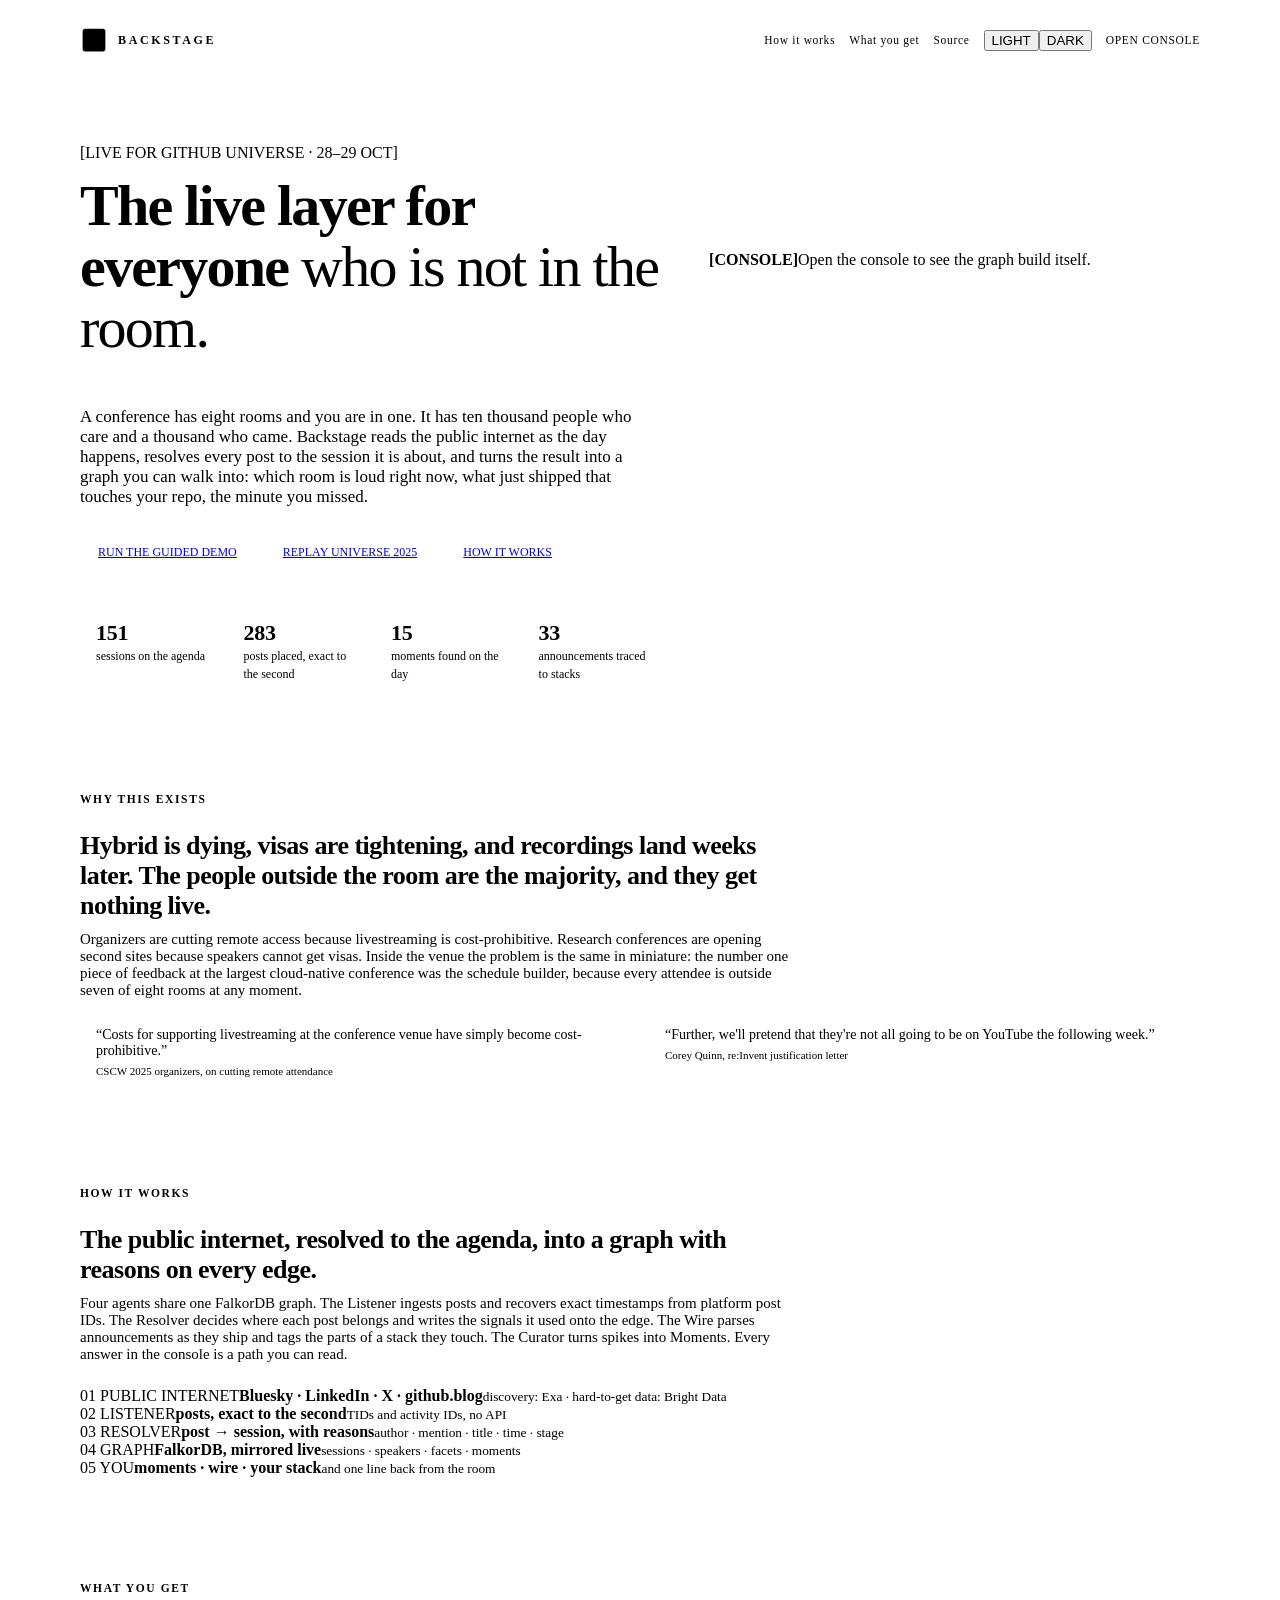
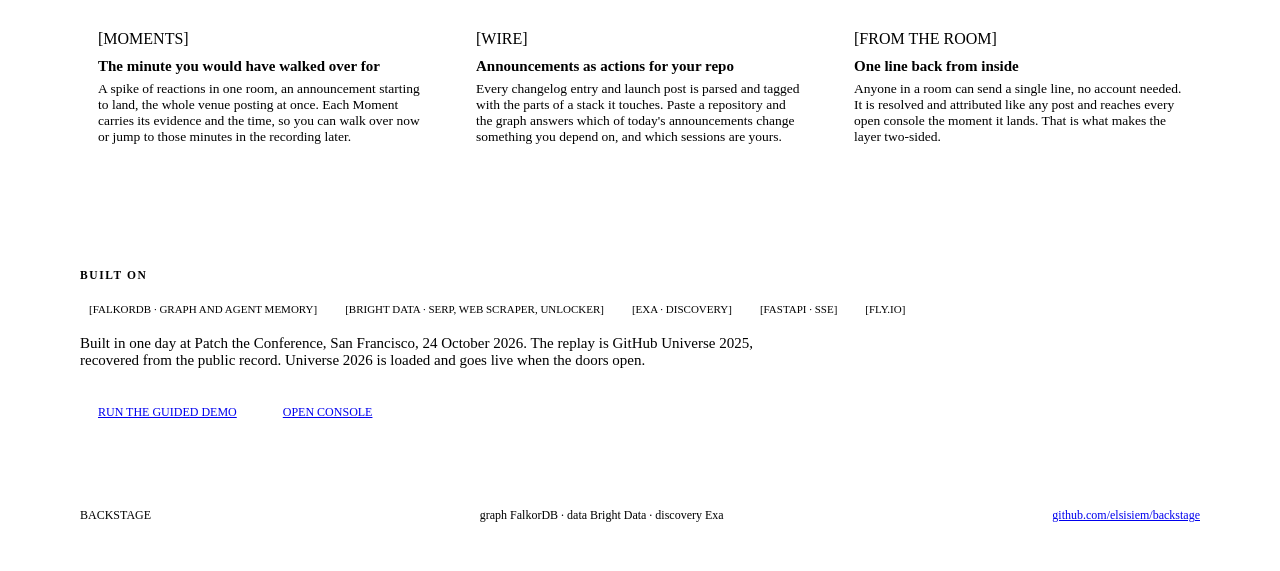
==== app/static/landing.html @ 6f920575 "feat(ui): landing page with the console behind it Co-Authored-By: Claude Fable 5.1 <noreply@anthropi" ====
<!doctype html>
<html lang="en">
<head>
<meta charset="utf-8">
<meta name="viewport" content="width=device-width, initial-scale=1">
<title>Backstage</title>
<meta name="description" content="Backstage is the live layer for everyone who is not in the room: the public internet resolved to a conference agenda as it happens, into a graph you can question.">
<link rel="preconnect" href="https://fonts.googleapis.com">
<link href="https://fonts.googleapis.com/css2?family=Inter:wght@400;500;600;700&family=JetBrains+Mono:wght@400;500;600;700&display=swap" rel="stylesheet">
<link rel="stylesheet" href="/static/styles.css">
<link rel="icon" type="image/svg+xml" href="/static/logo.svg">
<script>try{var t=localStorage.getItem('bs-theme');if(t)document.documentElement.setAttribute('data-theme',t);}catch(e){}</script>
<style>
  .lp{max-width:1120px;margin:0 auto;padding:0 24px}
  .lp-head{display:flex;align-items:center;justify-content:space-between;height:64px;border-bottom:1px solid var(--line)}
  .lp-brand{display:flex;align-items:center;gap:10px;font-family:var(--mono);font-weight:700;letter-spacing:.22em;font-size:12px}
  .lp-brand .logo{width:28px;height:28px;color:var(--ink)}
  .lp-nav{display:flex;align-items:center;gap:14px;font-family:var(--mono);font-size:11.5px;letter-spacing:.06em}
  .lp-nav a{text-decoration:none;color:var(--muted)} .lp-nav a:hover{color:var(--ink)}
  .hero{padding:72px 0 40px;display:grid;grid-template-columns:1.2fr 1fr;gap:40px;align-items:center}
  .hero h1{font-size:clamp(34px,4.6vw,58px);font-weight:700;letter-spacing:-.03em;line-height:1.05;font-family:var(--sans)}
  .hero h1 em{font-style:normal;color:var(--muted);font-weight:500}
  .hero p.lede{font-size:17px;color:var(--ink-2);max-width:560px;margin:18px 0 26px}
  .cta{display:flex;gap:10px;flex-wrap:wrap}
  .cta .btn{padding:12px 18px;font-size:12px}
  .proof{display:grid;grid-template-columns:repeat(4,1fr);gap:1px;background:var(--line);border:1px solid var(--line);border-radius:6px;overflow:hidden;margin-top:34px}
  .proof div{background:var(--surface);padding:14px 16px}
  .proof b{display:block;font-family:var(--mono);font-size:22px;font-weight:600;letter-spacing:-.01em}
  .proof span{font-size:12px;color:var(--muted)}
  .shot{border:1px solid var(--line);border-radius:6px;background:var(--surface);overflow:hidden;aspect-ratio:16/11;position:relative}
  .shot img{width:100%;height:100%;object-fit:cover;object-position:left top;display:block}
  .shot .cap{position:absolute;left:10px;bottom:10px}
  .sect{padding:48px 0;border-top:1px solid var(--line)}
  .sect h2{font-size:11.5px;letter-spacing:.14em;text-transform:uppercase;color:var(--muted);font-weight:600;margin-bottom:18px}
  .sect h3.big{font-family:var(--sans);font-size:26px;font-weight:700;letter-spacing:-.02em;max-width:720px;margin-bottom:10px}
  .sect p.sub{color:var(--ink-2);max-width:720px;margin:0 0 24px;font-size:15px}
  .three{display:grid;grid-template-columns:repeat(3,1fr);gap:14px}
  .three .card{padding:18px}
  .three h4{font-family:var(--sans);font-size:15px;font-weight:600;margin:10px 0 6px}
  .three p{margin:0;color:var(--ink-2);font-size:13.5px}
  .flow{margin-top:8px}
  .quote{border-left:3px solid var(--accent);padding:4px 16px;margin:0;color:var(--ink-2);font-size:14px;max-width:760px}
  .quote cite{display:block;font-family:var(--mono);font-size:11px;color:var(--muted);margin-top:6px;font-style:normal}
  .quotes{display:grid;grid-template-columns:1fr 1fr;gap:18px}
  .stack{display:flex;gap:10px;flex-wrap:wrap}
  .stack .tag{font-size:11px;padding:4px 9px}
  .lp-foot{padding:28px 0 40px;border-top:1px solid var(--line);display:flex;justify-content:space-between;gap:12px;flex-wrap:wrap;color:var(--faint);font-size:12px;font-family:var(--mono)}
  @media (max-width:900px){.hero{grid-template-columns:1fr;padding-top:40px}.proof{grid-template-columns:1fr 1fr}.three,.quotes{grid-template-columns:1fr}}
</style>
</head>
<body>
<div class="lp">
  <header class="lp-head">
    <a class="lp-brand" href="/" style="text-decoration:none;color:inherit"><svg class="logo" viewBox="0 0 32 32" aria-hidden="true"><rect x="3" y="3" width="26" height="26" rx="3" fill="currentColor"/><path d="M8 20h16" stroke="var(--canvas)" stroke-width="2"/><path d="M11 20v5M21 20v5" stroke="var(--canvas)" stroke-width="2"/><circle cx="16" cy="12" r="3.2" fill="var(--accent)"/></svg>BACKSTAGE</a>
    <nav class="lp-nav">
      <a href="#how">How it works</a><a href="#what">What you get</a><a href="https://github.com/elsisiem/backstage" target="_blank" rel="noopener">Source</a>
      <div class="seg" id="theme-seg"><button data-theme="light">LIGHT</button><button data-theme="dark">DARK</button></div>
      <a class="btn primary" href="/console">OPEN CONSOLE</a>
    </nav>
  </header>

  <section class="hero">
    <div>
      <span class="tag accent">[LIVE FOR GITHUB UNIVERSE · 28–29 OCT]</span>
      <h1 style="margin-top:14px">The live layer for everyone <em>who is not in the room.</em></h1>
      <p class="lede">A conference has eight rooms and you are in one. It has ten thousand people who care and a thousand who came. Backstage reads the public internet as the day happens, resolves every post to the session it is about, and turns the result into a graph you can walk into: which room is loud right now, what just shipped that touches your repo, the minute you missed.</p>
      <div class="cta">
        <a class="btn primary" href="/console?tour=1">RUN THE GUIDED DEMO</a>
        <a class="btn" href="/console?play=keynote&speed=120">REPLAY UNIVERSE 2025</a>
        <a class="btn" href="#how">HOW IT WORKS</a>
      </div>
      <div class="proof">
        <div><b id="p-sessions">151</b><span>sessions on the agenda</span></div>
        <div><b id="p-posts">283</b><span>posts placed, exact to the second</span></div>
        <div><b id="p-moments">15</b><span>moments found on the day</span></div>
        <div><b id="p-anns">33</b><span>announcements traced to stacks</span></div>
      </div>
    </div>
    <div class="shot"><img src="/static/docs/console.png" alt="The Backstage console mid-replay: rooms on the left, the graph in the middle, the agent log on the right" onerror="this.parentElement.innerHTML='<div class=&quot;graph-empty&quot;><b>[CONSOLE]</b><span>Open the console to see the graph build itself.</span></div>'"><span class="cap tag">[CONSOLE · DAY 1 · 14:59]</span></div>
  </section>

  <section class="sect" id="why">
    <h2>Why this exists</h2>
    <h3 class="big">Hybrid is dying, visas are tightening, and recordings land weeks later. The people outside the room are the majority, and they get nothing live.</h3>
    <p class="sub">Organizers are cutting remote access because livestreaming is cost-prohibitive. Research conferences are opening second sites because speakers cannot get visas. Inside the venue the problem is the same in miniature: the number one piece of feedback at the largest cloud-native conference was the schedule builder, because every attendee is outside seven of eight rooms at any moment.</p>
    <div class="quotes">
      <blockquote class="quote">“Costs for supporting livestreaming at the conference venue have simply become cost-prohibitive.”<cite>CSCW 2025 organizers, on cutting remote attendance</cite></blockquote>
      <blockquote class="quote">“Further, we'll pretend that they're not all going to be on YouTube the following week.”<cite>Corey Quinn, re:Invent justification letter</cite></blockquote>
    </div>
  </section>

  <section class="sect" id="how">
    <h2>How it works</h2>
    <h3 class="big">The public internet, resolved to the agenda, into a graph with reasons on every edge.</h3>
    <p class="sub">Four agents share one FalkorDB graph. The Listener ingests posts and recovers exact timestamps from platform post IDs. The Resolver decides where each post belongs and writes the signals it used onto the edge. The Wire parses announcements as they ship and tags the parts of a stack they touch. The Curator turns spikes into Moments. Every answer in the console is a path you can read.</p>
    <div class="flow" aria-label="data flow">
      <div class="stage"><span class="lbl">01 PUBLIC INTERNET</span><b>Bluesky · LinkedIn · X · github.blog</b><small>discovery: Exa · hard-to-get data: Bright Data</small></div>
      <i class="arrow" aria-hidden="true"></i>
      <div class="stage"><span class="lbl">02 LISTENER</span><b>posts, exact to the second</b><small>TIDs and activity IDs, no API</small></div>
      <i class="arrow" aria-hidden="true"></i>
      <div class="stage"><span class="lbl">03 RESOLVER</span><b>post → session, with reasons</b><small>author · mention · title · time · stage</small></div>
      <i class="arrow" aria-hidden="true"></i>
      <div class="stage"><span class="lbl">04 GRAPH</span><b>FalkorDB, mirrored live</b><small>sessions · speakers · facets · moments</small></div>
      <i class="arrow" aria-hidden="true"></i>
      <div class="stage you"><span class="lbl">05 YOU</span><b>moments · wire · your stack</b><small>and one line back from the room</small></div>
    </div>
  </section>

  <section class="sect" id="what">
    <h2>What you get</h2>
    <div class="three">
      <div class="card"><span class="tag accent">[MOMENTS]</span><h4>The minute you would have walked over for</h4><p>A spike of reactions in one room, an announcement starting to land, the whole venue posting at once. Each Moment carries its evidence and the time, so you can walk over now or jump to those minutes in the recording later.</p></div>
      <div class="card"><span class="tag">[WIRE]</span><h4>Announcements as actions for your repo</h4><p>Every changelog entry and launch post is parsed and tagged with the parts of a stack it touches. Paste a repository and the graph answers which of today's announcements change something you depend on, and which sessions are yours.</p></div>
      <div class="card"><span class="tag">[FROM THE ROOM]</span><h4>One line back from inside</h4><p>Anyone in a room can send a single line, no account needed. It is resolved and attributed like any post and reaches every open console the moment it lands. That is what makes the layer two-sided.</p></div>
    </div>
  </section>

  <section class="sect">
    <h2>Built on</h2>
    <div class="stack"><span class="tag">[FALKORDB · GRAPH AND AGENT MEMORY]</span><span class="tag">[BRIGHT DATA · SERP, WEB SCRAPER, UNLOCKER]</span><span class="tag">[EXA · DISCOVERY]</span><span class="tag">[FASTAPI · SSE]</span><span class="tag">[FLY.IO]</span></div>
    <p class="sub" style="margin-top:16px">Built in one day at Patch the Conference, San Francisco, 24 October 2026. The replay is GitHub Universe 2025, recovered from the public record. Universe 2026 is loaded and goes live when the doors open.</p>
    <div class="cta"><a class="btn primary" href="/console?tour=1">RUN THE GUIDED DEMO</a><a class="btn" href="/console">OPEN CONSOLE</a></div>
  </section>

  <footer class="lp-foot"><span>BACKSTAGE</span><span>graph FalkorDB · data Bright Data · discovery Exa</span><a href="https://github.com/elsisiem/backstage" target="_blank" rel="noopener">github.com/elsisiem/backstage</a></footer>
</div>
<script>
  (function(){
    var seg=document.getElementById('theme-seg');var cur=document.documentElement.getAttribute('data-theme')||'light';
    function paint(){[].forEach.call(seg.querySelectorAll('button'),function(b){b.classList.toggle('on',b.dataset.theme===cur)})}
    seg.addEventListener('click',function(e){var b=e.target.closest('button');if(!b)return;cur=b.dataset.theme;document.documentElement.setAttribute('data-theme',cur);try{localStorage.setItem('bs-theme',cur)}catch(x){}paint()});paint();
    fetch('/api/conferences').then(function(r){return r.json()}).then(function(cs){var c=cs.filter(function(x){return x.built&&x.counts&&x.counts.posts})[0];if(!c)return;document.getElementById('p-posts').textContent=c.counts.posts;document.getElementById('p-moments').textContent=c.counts.moments;document.getElementById('p-anns').textContent=c.counts.announcements}).catch(function(){});
  })();
</script>
</body>
</html>
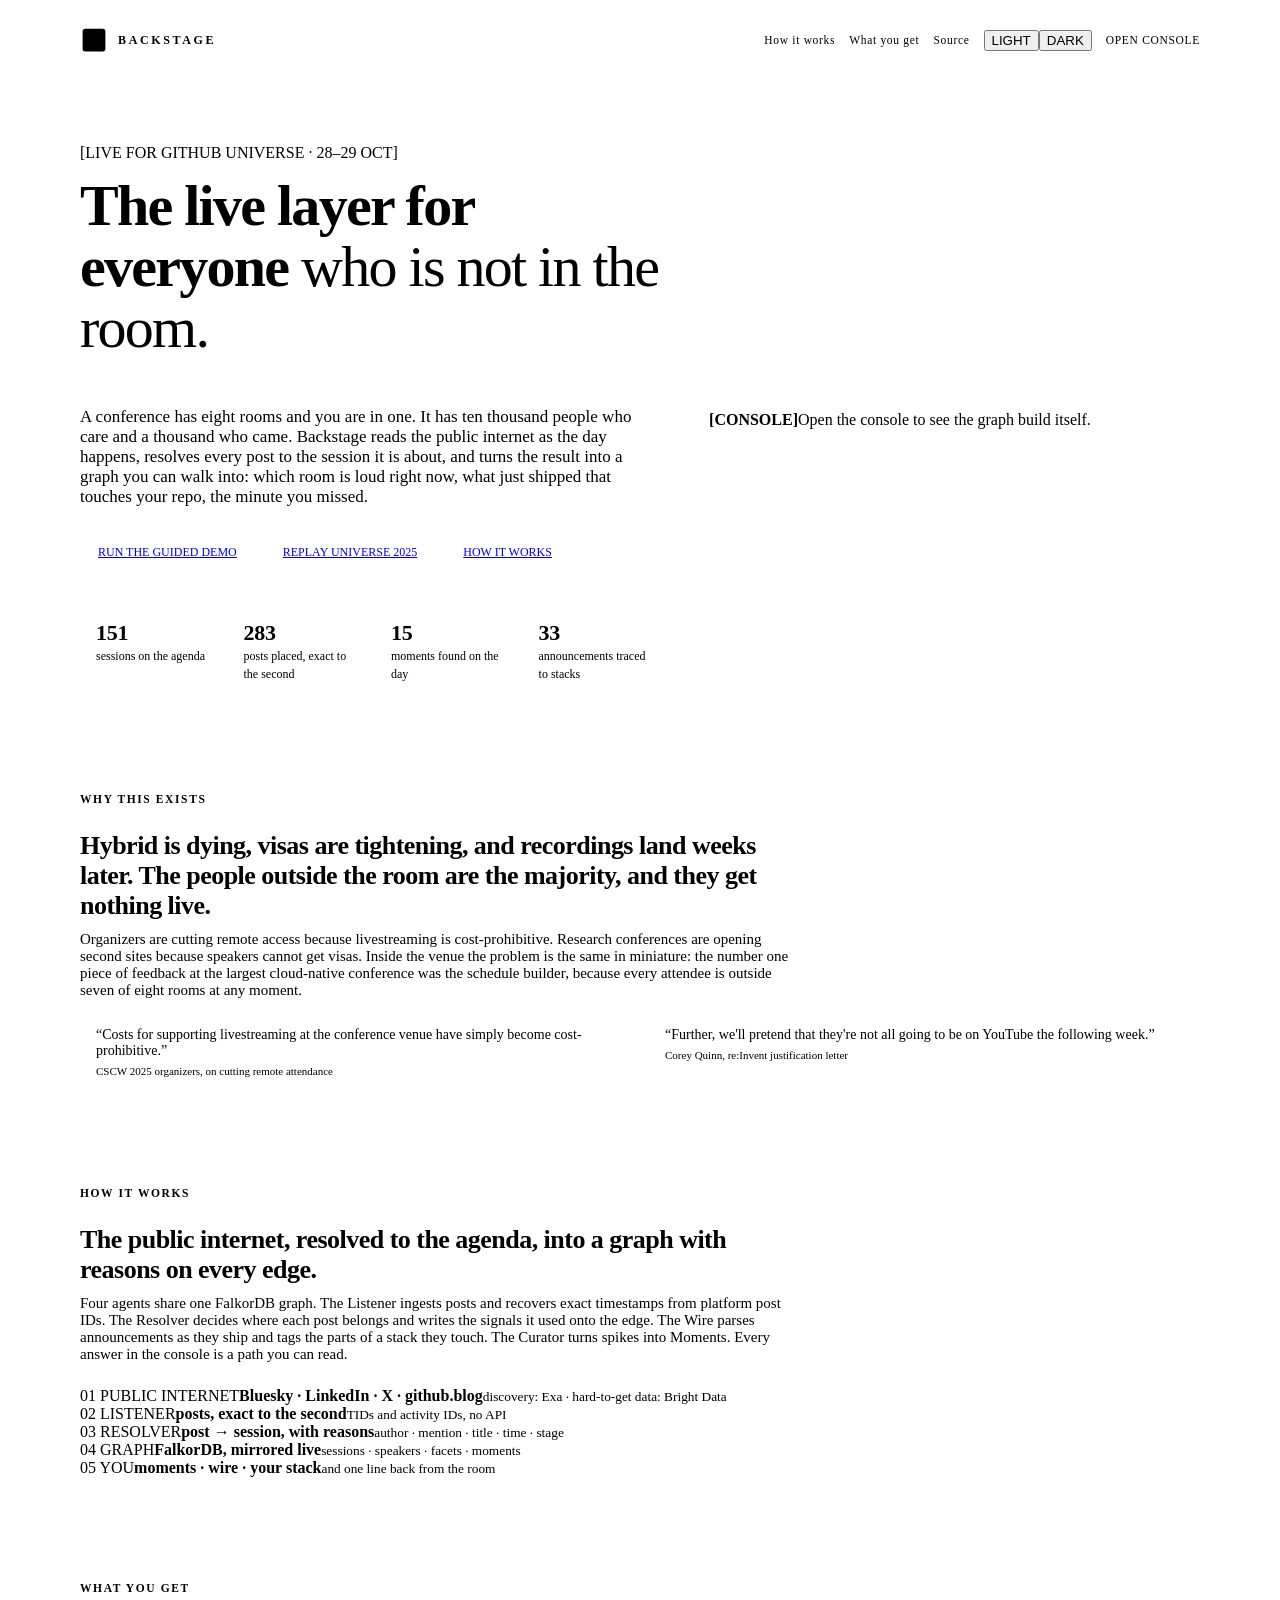
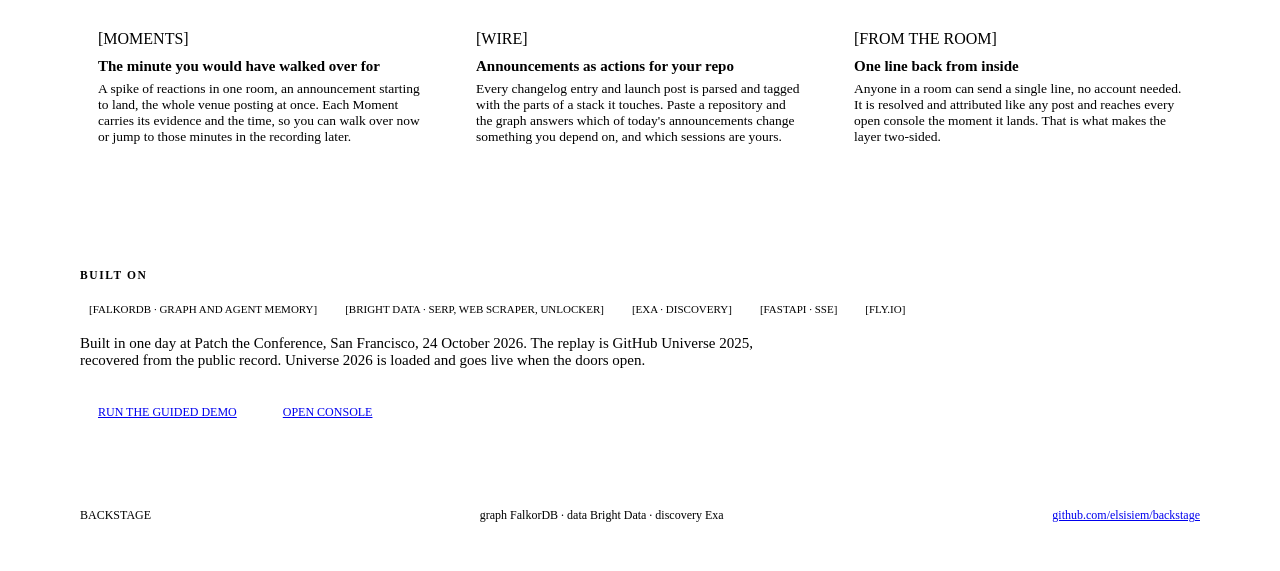
==== commit c34e4095: "fix(ui): self-hosted Inter and JetBrains Mono, no system fallback anywhere; top bar and card headers" ====
--- a/app/static/landing.html
+++ b/app/static/landing.html
@@ -5,8 +5,7 @@
 <meta name="viewport" content="width=device-width, initial-scale=1">
 <title>Backstage</title>
 <meta name="description" content="Backstage is the live layer for everyone who is not in the room: the public internet resolved to a conference agenda as it happens, into a graph you can question.">
-<link rel="preconnect" href="https://fonts.googleapis.com">
-<link href="https://fonts.googleapis.com/css2?family=Inter:wght@400;500;600;700&family=JetBrains+Mono:wght@400;500;600;700&display=swap" rel="stylesheet">
+<link rel="stylesheet" href="/static/fonts/fonts.css">
 <link rel="stylesheet" href="/static/styles.css">
 <link rel="icon" type="image/svg+xml" href="/static/logo.svg">
 <script>try{var t=localStorage.getItem('bs-theme');if(t)document.documentElement.setAttribute('data-theme',t);}catch(e){}</script>
@@ -27,9 +26,9 @@
   .proof div{background:var(--surface);padding:14px 16px}
   .proof b{display:block;font-family:var(--mono);font-size:22px;font-weight:600;letter-spacing:-.01em}
   .proof span{font-size:12px;color:var(--muted)}
-  .shot{border:1px solid var(--line);border-radius:6px;background:var(--surface);overflow:hidden;aspect-ratio:16/11;position:relative}
-  .shot img{width:100%;height:100%;object-fit:cover;object-position:left top;display:block}
-  .shot .cap{position:absolute;left:10px;bottom:10px}
+  .shot{border:1px solid var(--line);border-radius:6px;background:var(--surface);overflow:hidden;position:relative}
+  .shot img{width:100%;height:auto;display:block}
+  .shot .cap{display:block;margin:8px 10px 10px;width:max-content}
   .sect{padding:48px 0;border-top:1px solid var(--line)}
   .sect h2{font-size:11.5px;letter-spacing:.14em;text-transform:uppercase;color:var(--muted);font-weight:600;margin-bottom:18px}
   .sect h3.big{font-family:var(--sans);font-size:26px;font-weight:700;letter-spacing:-.02em;max-width:720px;margin-bottom:10px}
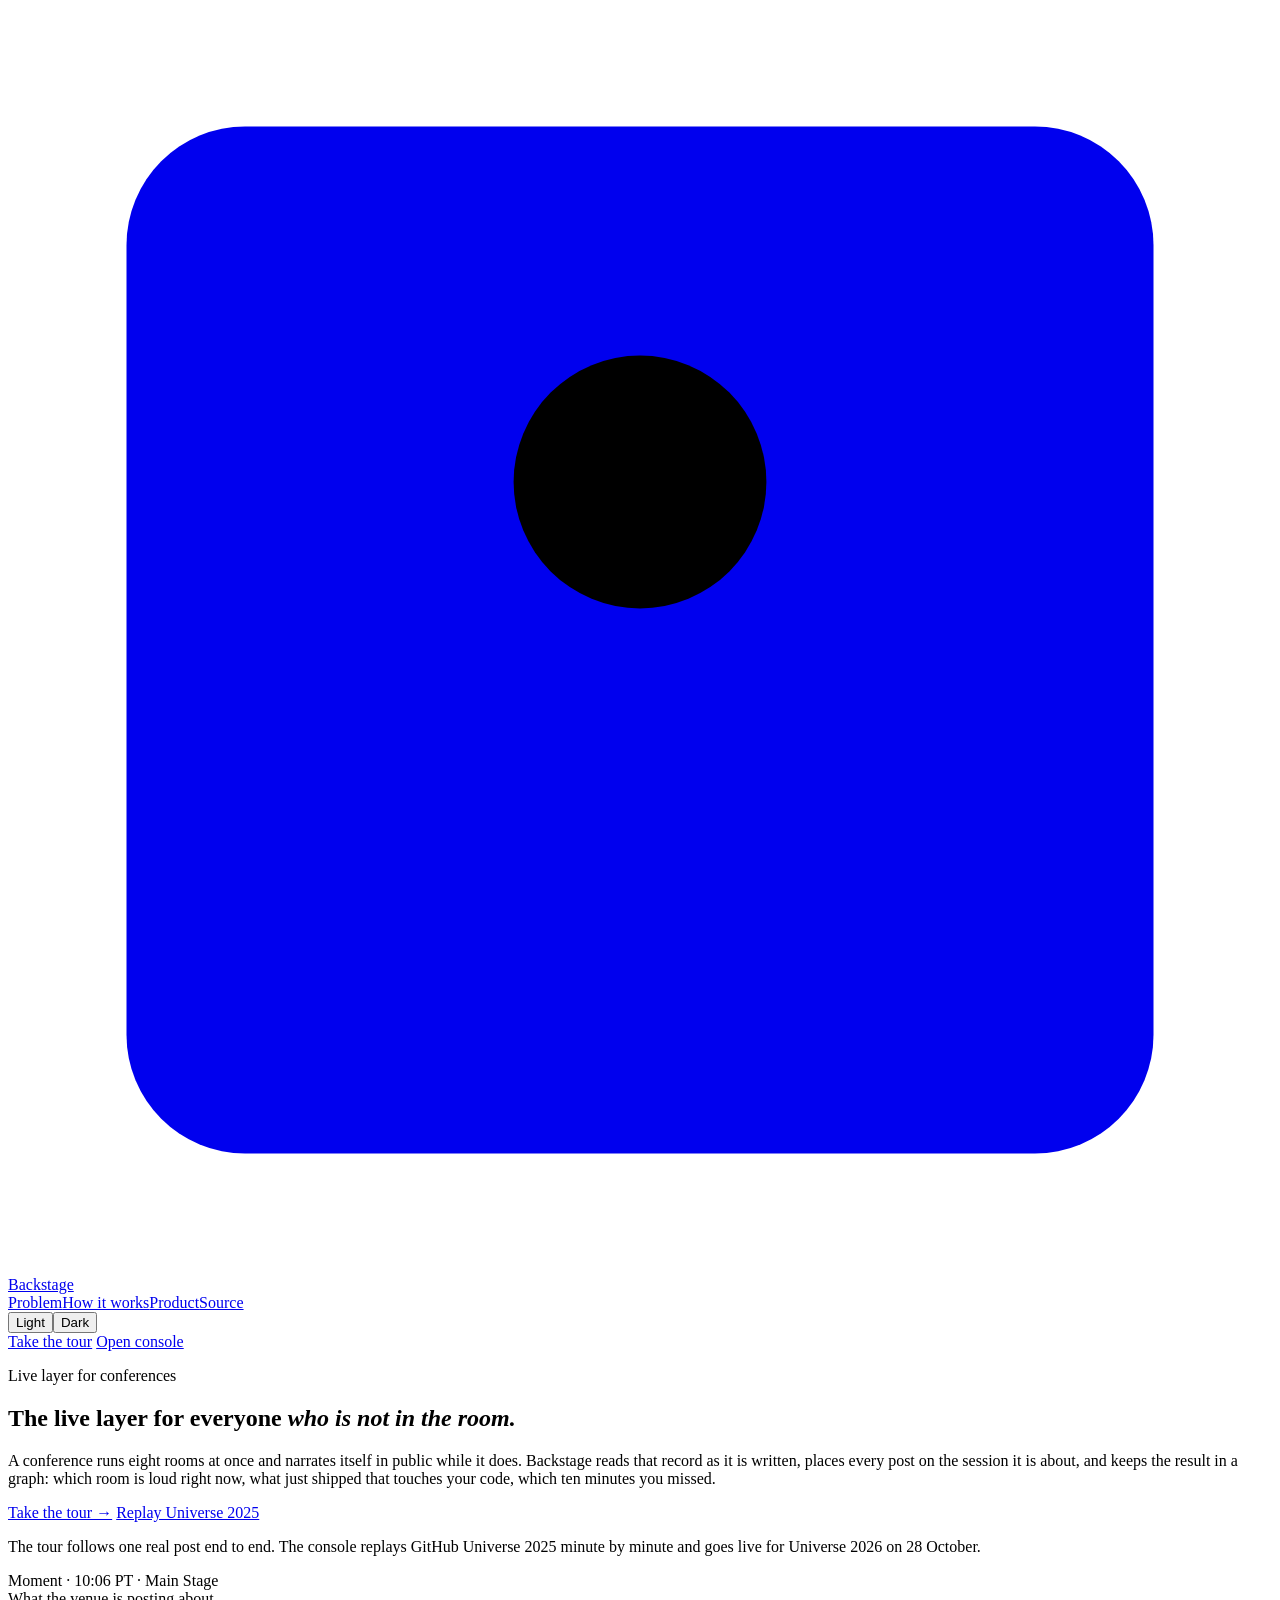
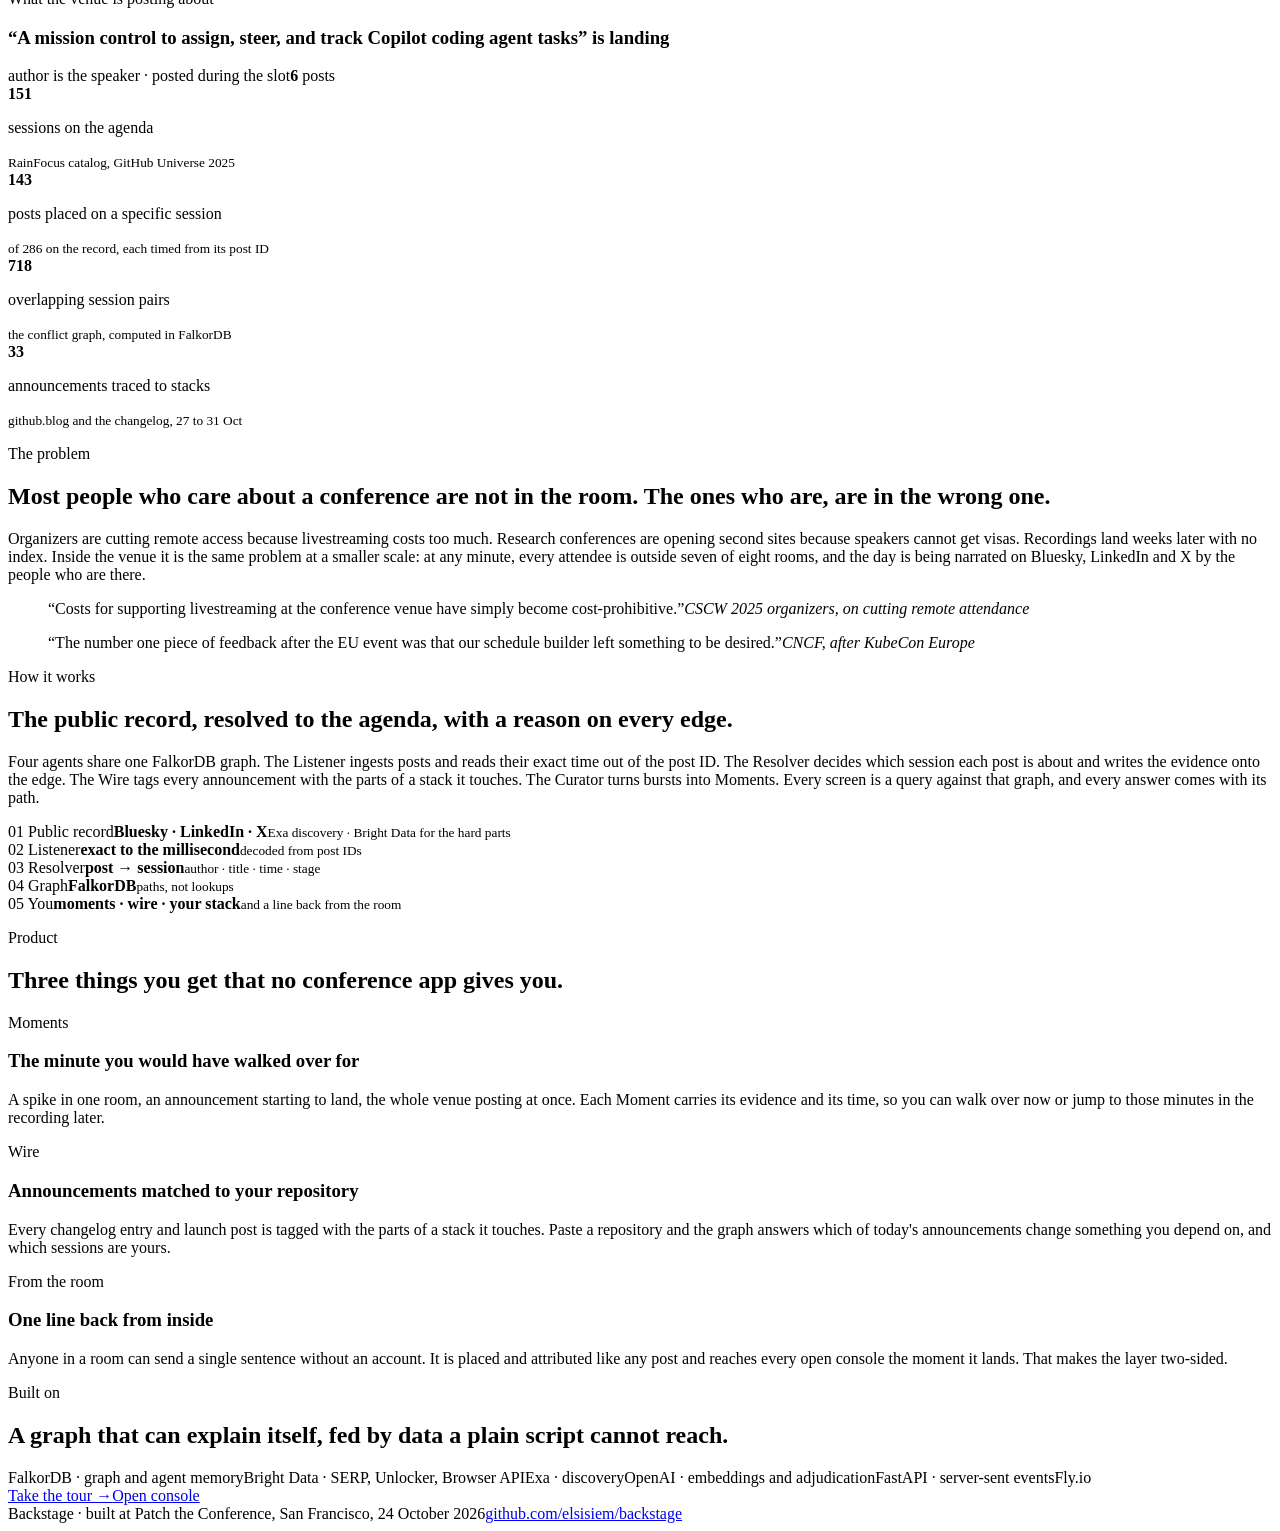
==== commit df4ebbc9: "feat(landing): mono headline, a live Moment from the record, sourced stats The hero card replays the" ====
--- a/app/static/landing.html
+++ b/app/static/landing.html
@@ -4,132 +4,140 @@
 <meta charset="utf-8">
 <meta name="viewport" content="width=device-width, initial-scale=1">
 <title>Backstage</title>
-<meta name="description" content="Backstage is the live layer for everyone who is not in the room: the public internet resolved to a conference agenda as it happens, into a graph you can question.">
+<meta name="description" content="Backstage is the live layer for everyone who is not in the room: the public record of a conference, resolved to the agenda as it happens, in a graph you can question.">
+<link rel="preload" href="/static/fonts/JetBrainsMono.woff2" as="font" type="font/woff2" crossorigin>
+<link rel="preload" href="/static/fonts/Inter.woff2" as="font" type="font/woff2" crossorigin>
 <link rel="stylesheet" href="/static/fonts/fonts.css">
 <link rel="stylesheet" href="/static/styles.css">
 <link rel="icon" type="image/svg+xml" href="/static/logo.svg">
 <script>try{var t=localStorage.getItem('bs-theme');if(t)document.documentElement.setAttribute('data-theme',t);}catch(e){}</script>
-<style>
-  .lp{max-width:1120px;margin:0 auto;padding:0 24px}
-  .lp-head{display:flex;align-items:center;justify-content:space-between;height:64px;border-bottom:1px solid var(--line)}
-  .lp-brand{display:flex;align-items:center;gap:10px;font-family:var(--mono);font-weight:700;letter-spacing:.22em;font-size:12px}
-  .lp-brand .logo{width:28px;height:28px;color:var(--ink)}
-  .lp-nav{display:flex;align-items:center;gap:14px;font-family:var(--mono);font-size:11.5px;letter-spacing:.06em}
-  .lp-nav a{text-decoration:none;color:var(--muted)} .lp-nav a:hover{color:var(--ink)}
-  .hero{padding:72px 0 40px;display:grid;grid-template-columns:1.2fr 1fr;gap:40px;align-items:center}
-  .hero h1{font-size:clamp(34px,4.6vw,58px);font-weight:700;letter-spacing:-.03em;line-height:1.05;font-family:var(--sans)}
-  .hero h1 em{font-style:normal;color:var(--muted);font-weight:500}
-  .hero p.lede{font-size:17px;color:var(--ink-2);max-width:560px;margin:18px 0 26px}
-  .cta{display:flex;gap:10px;flex-wrap:wrap}
-  .cta .btn{padding:12px 18px;font-size:12px}
-  .proof{display:grid;grid-template-columns:repeat(4,1fr);gap:1px;background:var(--line);border:1px solid var(--line);border-radius:6px;overflow:hidden;margin-top:34px}
-  .proof div{background:var(--surface);padding:14px 16px}
-  .proof b{display:block;font-family:var(--mono);font-size:22px;font-weight:600;letter-spacing:-.01em}
-  .proof span{font-size:12px;color:var(--muted)}
-  .shot{border:1px solid var(--line);border-radius:6px;background:var(--surface);overflow:hidden;position:relative}
-  .shot img{width:100%;height:auto;display:block}
-  .shot .cap{display:block;margin:8px 10px 10px;width:max-content}
-  .sect{padding:48px 0;border-top:1px solid var(--line)}
-  .sect h2{font-size:11.5px;letter-spacing:.14em;text-transform:uppercase;color:var(--muted);font-weight:600;margin-bottom:18px}
-  .sect h3.big{font-family:var(--sans);font-size:26px;font-weight:700;letter-spacing:-.02em;max-width:720px;margin-bottom:10px}
-  .sect p.sub{color:var(--ink-2);max-width:720px;margin:0 0 24px;font-size:15px}
-  .three{display:grid;grid-template-columns:repeat(3,1fr);gap:14px}
-  .three .card{padding:18px}
-  .three h4{font-family:var(--sans);font-size:15px;font-weight:600;margin:10px 0 6px}
-  .three p{margin:0;color:var(--ink-2);font-size:13.5px}
-  .flow{margin-top:8px}
-  .quote{border-left:3px solid var(--accent);padding:4px 16px;margin:0;color:var(--ink-2);font-size:14px;max-width:760px}
-  .quote cite{display:block;font-family:var(--mono);font-size:11px;color:var(--muted);margin-top:6px;font-style:normal}
-  .quotes{display:grid;grid-template-columns:1fr 1fr;gap:18px}
-  .stack{display:flex;gap:10px;flex-wrap:wrap}
-  .stack .tag{font-size:11px;padding:4px 9px}
-  .lp-foot{padding:28px 0 40px;border-top:1px solid var(--line);display:flex;justify-content:space-between;gap:12px;flex-wrap:wrap;color:var(--faint);font-size:12px;font-family:var(--mono)}
-  @media (max-width:900px){.hero{grid-template-columns:1fr;padding-top:40px}.proof{grid-template-columns:1fr 1fr}.three,.quotes{grid-template-columns:1fr}}
-</style>
 </head>
-<body>
-<div class="lp">
-  <header class="lp-head">
-    <a class="lp-brand" href="/" style="text-decoration:none;color:inherit"><svg class="logo" viewBox="0 0 32 32" aria-hidden="true"><rect x="3" y="3" width="26" height="26" rx="3" fill="currentColor"/><path d="M8 20h16" stroke="var(--canvas)" stroke-width="2"/><path d="M11 20v5M21 20v5" stroke="var(--canvas)" stroke-width="2"/><circle cx="16" cy="12" r="3.2" fill="var(--accent)"/></svg>BACKSTAGE</a>
-    <nav class="lp-nav">
-      <a href="#how">How it works</a><a href="#what">What you get</a><a href="https://github.com/elsisiem/backstage" target="_blank" rel="noopener">Source</a>
-      <div class="seg" id="theme-seg"><button data-theme="light">LIGHT</button><button data-theme="dark">DARK</button></div>
-      <a class="btn primary" href="/console">OPEN CONSOLE</a>
-    </nav>
-  </header>
+<body class="pg">
+<header class="pg-head">
+  <div class="wrap">
+    <a class="pg-brand" href="/"><svg class="logo" viewBox="0 0 32 32" aria-hidden="true"><rect x="3" y="3" width="26" height="26" rx="3" fill="currentColor"/><path d="M8 20h16" stroke="var(--surface)" stroke-width="2"/><path d="M11 20v5M21 20v5" stroke="var(--surface)" stroke-width="2"/><circle cx="16" cy="12" r="3.2" fill="var(--accent)"/></svg>Backstage</a>
+    <nav class="pg-nav"><a href="#problem">Problem</a><a href="#how">How it works</a><a href="#product">Product</a><a href="https://github.com/elsisiem/backstage" target="_blank" rel="noopener">Source</a></nav>
+    <div class="pg-act">
+      <div class="seg" data-theme-seg><button data-theme="light">Light</button><button data-theme="dark">Dark</button></div>
+      <a class="btn" href="/tour">Take the tour</a>
+      <a class="btn primary" href="/console">Open console</a>
+    </div>
+  </div>
+</header>
 
-  <section class="hero">
+<main>
+  <section class="wrap hero">
     <div>
-      <span class="tag accent">[LIVE FOR GITHUB UNIVERSE · 28–29 OCT]</span>
-      <h1 style="margin-top:14px">The live layer for everyone <em>who is not in the room.</em></h1>
-      <p class="lede">A conference has eight rooms and you are in one. It has ten thousand people who care and a thousand who came. Backstage reads the public internet as the day happens, resolves every post to the session it is about, and turns the result into a graph you can walk into: which room is loud right now, what just shipped that touches your repo, the minute you missed.</p>
+      <p class="eyebrow">Live layer for conferences</p>
+      <h1>The live layer for everyone <em>who is not in the room.</em></h1>
+      <p class="lede">A conference runs eight rooms at once and narrates itself in public while it does. Backstage reads that record as it is written, places every post on the session it is about, and keeps the result in a graph: which room is loud right now, what just shipped that touches your code, which ten minutes you missed.</p>
       <div class="cta">
-        <a class="btn primary" href="/console?tour=1">RUN THE GUIDED DEMO</a>
-        <a class="btn" href="/console?play=keynote&speed=120">REPLAY UNIVERSE 2025</a>
-        <a class="btn" href="#how">HOW IT WORKS</a>
+        <a class="btn accent lg" href="/tour">Take the tour &rarr;</a>
+        <a class="btn lg" href="/console?play=keynote&amp;speed=120">Replay Universe 2025</a>
       </div>
-      <div class="proof">
-        <div><b id="p-sessions">151</b><span>sessions on the agenda</span></div>
-        <div><b id="p-posts">283</b><span>posts placed, exact to the second</span></div>
-        <div><b id="p-moments">15</b><span>moments found on the day</span></div>
-        <div><b id="p-anns">33</b><span>announcements traced to stacks</span></div>
+      <p class="cta-note">The tour follows one real post end to end. The console replays GitHub Universe 2025 minute by minute and goes live for Universe 2026 on 28 October.</p>
+    </div>
+
+    <div class="live" aria-label="A Moment from GitHub Universe 2025">
+      <div class="live-h"><span class="dot"></span><span id="live-h">Moment · 10:06 PT · Main Stage</span></div>
+      <div class="live-b">
+        <span class="label">What the venue is posting about</span>
+        <h3 id="live-title">“A mission control to assign, steer, and track Copilot coding agent tasks” is landing</h3>
       </div>
+      <ul class="live-rows" id="live-rows"></ul>
+      <div class="live-f"><span id="live-why">author is the speaker · posted during the slot</span><span><b id="live-n">6</b> posts</span></div>
     </div>
-    <div class="shot"><img src="/static/docs/console.png" alt="The Backstage console mid-replay: rooms on the left, the graph in the middle, the agent log on the right" onerror="this.parentElement.innerHTML='<div class=&quot;graph-empty&quot;><b>[CONSOLE]</b><span>Open the console to see the graph build itself.</span></div>'"><span class="cap tag">[CONSOLE · DAY 1 · 14:59]</span></div>
   </section>
 
-  <section class="sect" id="why">
-    <h2>Why this exists</h2>
-    <h3 class="big">Hybrid is dying, visas are tightening, and recordings land weeks later. The people outside the room are the majority, and they get nothing live.</h3>
-    <p class="sub">Organizers are cutting remote access because livestreaming is cost-prohibitive. Research conferences are opening second sites because speakers cannot get visas. Inside the venue the problem is the same in miniature: the number one piece of feedback at the largest cloud-native conference was the schedule builder, because every attendee is outside seven of eight rooms at any moment.</p>
-    <div class="quotes">
-      <blockquote class="quote">“Costs for supporting livestreaming at the conference venue have simply become cost-prohibitive.”<cite>CSCW 2025 organizers, on cutting remote attendance</cite></blockquote>
-      <blockquote class="quote">“Further, we'll pretend that they're not all going to be on YouTube the following week.”<cite>Corey Quinn, re:Invent justification letter</cite></blockquote>
+  <section class="stats" aria-label="the record"><div class="wrap row4">
+    <div><b id="s-sessions">151</b><p>sessions on the agenda</p><small>RainFocus catalog, GitHub Universe 2025</small></div>
+    <div><b id="s-placed">143</b><p>posts placed on a specific session</p><small id="s-placed-src">of 286 on the record, each timed from its post ID</small></div>
+    <div><b>718</b><p>overlapping session pairs</p><small>the conflict graph, computed in FalkorDB</small></div>
+    <div><b id="s-anns">33</b><p>announcements traced to stacks</p><small>github.blog and the changelog, 27 to 31 Oct</small></div>
+  </div></section>
+
+  <section class="sect" id="problem">
+    <div class="wrap">
+      <p class="eyebrow">The problem</p>
+      <h2 class="big">Most people who care about a conference are not in the room. The ones who are, are in the wrong one.</h2>
+      <p class="sub">Organizers are cutting remote access because livestreaming costs too much. Research conferences are opening second sites because speakers cannot get visas. Recordings land weeks later with no index. Inside the venue it is the same problem at a smaller scale: at any minute, every attendee is outside seven of eight rooms, and the day is being narrated on Bluesky, LinkedIn and X by the people who are there.</p>
+      <div class="quotes">
+        <blockquote class="quote">“Costs for supporting livestreaming at the conference venue have simply become cost-prohibitive.”<cite>CSCW 2025 organizers, on cutting remote attendance</cite></blockquote>
+        <blockquote class="quote">“The number one piece of feedback after the EU event was that our schedule builder left something to be desired.”<cite>CNCF, after KubeCon Europe</cite></blockquote>
+      </div>
     </div>
   </section>
 
   <section class="sect" id="how">
-    <h2>How it works</h2>
-    <h3 class="big">The public internet, resolved to the agenda, into a graph with reasons on every edge.</h3>
-    <p class="sub">Four agents share one FalkorDB graph. The Listener ingests posts and recovers exact timestamps from platform post IDs. The Resolver decides where each post belongs and writes the signals it used onto the edge. The Wire parses announcements as they ship and tags the parts of a stack they touch. The Curator turns spikes into Moments. Every answer in the console is a path you can read.</p>
-    <div class="flow" aria-label="data flow">
-      <div class="stage"><span class="lbl">01 PUBLIC INTERNET</span><b>Bluesky · LinkedIn · X · github.blog</b><small>discovery: Exa · hard-to-get data: Bright Data</small></div>
-      <i class="arrow" aria-hidden="true"></i>
-      <div class="stage"><span class="lbl">02 LISTENER</span><b>posts, exact to the second</b><small>TIDs and activity IDs, no API</small></div>
-      <i class="arrow" aria-hidden="true"></i>
-      <div class="stage"><span class="lbl">03 RESOLVER</span><b>post → session, with reasons</b><small>author · mention · title · time · stage</small></div>
-      <i class="arrow" aria-hidden="true"></i>
-      <div class="stage"><span class="lbl">04 GRAPH</span><b>FalkorDB, mirrored live</b><small>sessions · speakers · facets · moments</small></div>
-      <i class="arrow" aria-hidden="true"></i>
-      <div class="stage you"><span class="lbl">05 YOU</span><b>moments · wire · your stack</b><small>and one line back from the room</small></div>
+    <div class="wrap">
+      <p class="eyebrow">How it works</p>
+      <h2 class="big">The public record, resolved to the agenda, with a reason on every edge.</h2>
+      <p class="sub">Four agents share one FalkorDB graph. The Listener ingests posts and reads their exact time out of the post ID. The Resolver decides which session each post is about and writes the evidence onto the edge. The Wire tags every announcement with the parts of a stack it touches. The Curator turns bursts into Moments. Every screen is a query against that graph, and every answer comes with its path.</p>
+      <div class="flow" aria-label="data flow">
+        <div class="stage"><span class="lbl">01 Public record</span><b>Bluesky · LinkedIn · X</b><small>Exa discovery · Bright Data for the hard parts</small></div>
+        <i class="arrow" aria-hidden="true"></i>
+        <div class="stage"><span class="lbl">02 Listener</span><b>exact to the millisecond</b><small>decoded from post IDs</small></div>
+        <i class="arrow" aria-hidden="true"></i>
+        <div class="stage"><span class="lbl">03 Resolver</span><b>post → session</b><small>author · title · time · stage</small></div>
+        <i class="arrow" aria-hidden="true"></i>
+        <div class="stage"><span class="lbl">04 Graph</span><b>FalkorDB</b><small>paths, not lookups</small></div>
+        <i class="arrow" aria-hidden="true"></i>
+        <div class="stage you"><span class="lbl">05 You</span><b>moments · wire · your stack</b><small>and a line back from the room</small></div>
+      </div>
     </div>
   </section>
 
-  <section class="sect" id="what">
-    <h2>What you get</h2>
-    <div class="three">
-      <div class="card"><span class="tag accent">[MOMENTS]</span><h4>The minute you would have walked over for</h4><p>A spike of reactions in one room, an announcement starting to land, the whole venue posting at once. Each Moment carries its evidence and the time, so you can walk over now or jump to those minutes in the recording later.</p></div>
-      <div class="card"><span class="tag">[WIRE]</span><h4>Announcements as actions for your repo</h4><p>Every changelog entry and launch post is parsed and tagged with the parts of a stack it touches. Paste a repository and the graph answers which of today's announcements change something you depend on, and which sessions are yours.</p></div>
-      <div class="card"><span class="tag">[FROM THE ROOM]</span><h4>One line back from inside</h4><p>Anyone in a room can send a single line, no account needed. It is resolved and attributed like any post and reaches every open console the moment it lands. That is what makes the layer two-sided.</p></div>
+  <section class="sect" id="product">
+    <div class="wrap">
+      <p class="eyebrow">Product</p>
+      <h2 class="big">Three things you get that no conference app gives you.</h2>
+      <div class="three">
+        <div><span class="tag accent">Moments</span><h3>The minute you would have walked over for</h3><p>A spike in one room, an announcement starting to land, the whole venue posting at once. Each Moment carries its evidence and its time, so you can walk over now or jump to those minutes in the recording later.</p></div>
+        <div><span class="tag">Wire</span><h3>Announcements matched to your repository</h3><p>Every changelog entry and launch post is tagged with the parts of a stack it touches. Paste a repository and the graph answers which of today's announcements change something you depend on, and which sessions are yours.</p></div>
+        <div><span class="tag">From the room</span><h3>One line back from inside</h3><p>Anyone in a room can send a single sentence without an account. It is placed and attributed like any post and reaches every open console the moment it lands. That makes the layer two-sided.</p></div>
+      </div>
     </div>
   </section>
 
   <section class="sect">
-    <h2>Built on</h2>
-    <div class="stack"><span class="tag">[FALKORDB · GRAPH AND AGENT MEMORY]</span><span class="tag">[BRIGHT DATA · SERP, WEB SCRAPER, UNLOCKER]</span><span class="tag">[EXA · DISCOVERY]</span><span class="tag">[FASTAPI · SSE]</span><span class="tag">[FLY.IO]</span></div>
-    <p class="sub" style="margin-top:16px">Built in one day at Patch the Conference, San Francisco, 24 October 2026. The replay is GitHub Universe 2025, recovered from the public record. Universe 2026 is loaded and goes live when the doors open.</p>
-    <div class="cta"><a class="btn primary" href="/console?tour=1">RUN THE GUIDED DEMO</a><a class="btn" href="/console">OPEN CONSOLE</a></div>
+    <div class="wrap">
+      <p class="eyebrow">Built on</p>
+      <h2 class="big">A graph that can explain itself, fed by data a plain script cannot reach.</h2>
+      <div class="stack"><span class="tag ink">FalkorDB · graph and agent memory</span><span class="tag">Bright Data · SERP, Unlocker, Browser API</span><span class="tag">Exa · discovery</span><span class="tag">OpenAI · embeddings and adjudication</span><span class="tag">FastAPI · server-sent events</span><span class="tag">Fly.io</span></div>
+      <div class="cta"><a class="btn accent lg" href="/tour">Take the tour &rarr;</a><a class="btn lg" href="/console">Open console</a></div>
+    </div>
   </section>
+</main>
 
-  <footer class="lp-foot"><span>BACKSTAGE</span><span>graph FalkorDB · data Bright Data · discovery Exa</span><a href="https://github.com/elsisiem/backstage" target="_blank" rel="noopener">github.com/elsisiem/backstage</a></footer>
-</div>
+<footer class="pg-foot"><div class="wrap"><span>Backstage · built at Patch the Conference, San Francisco, 24 October 2026</span><a href="https://github.com/elsisiem/backstage" target="_blank" rel="noopener">github.com/elsisiem/backstage</a></div></footer>
+
+<script src="/static/theme.js"></script>
 <script>
-  (function(){
-    var seg=document.getElementById('theme-seg');var cur=document.documentElement.getAttribute('data-theme')||'light';
-    function paint(){[].forEach.call(seg.querySelectorAll('button'),function(b){b.classList.toggle('on',b.dataset.theme===cur)})}
-    seg.addEventListener('click',function(e){var b=e.target.closest('button');if(!b)return;cur=b.dataset.theme;document.documentElement.setAttribute('data-theme',cur);try{localStorage.setItem('bs-theme',cur)}catch(x){}paint()});paint();
-    fetch('/api/conferences').then(function(r){return r.json()}).then(function(cs){var c=cs.filter(function(x){return x.built&&x.counts&&x.counts.posts})[0];if(!c)return;document.getElementById('p-posts').textContent=c.counts.posts;document.getElementById('p-moments').textContent=c.counts.moments;document.getElementById('p-anns').textContent=c.counts.announcements}).catch(function(){});
-  })();
+(() => {
+  const $ = (s) => document.querySelector(s);
+  const esc = (s) => String(s ?? '').replace(/[&<>"']/g, (c) => ({ '&': '&amp;', '<': '&lt;', '>': '&gt;', '"': '&quot;', "'": '&#39;' }[c]));
+  const cut = (s, n) => (String(s).length > n ? String(s).slice(0, n - 1) + '…' : String(s));
+  const reduce = window.matchMedia && window.matchMedia('(prefers-reduced-motion: reduce)').matches;
+  fetch('/api/conf/universe25/story').then((r) => r.json()).then((d) => {
+    const M = d.moment; if (!M) return;
+    $('#live-h').textContent = `Moment · ${M.time} PT · ${d.session.room}`;
+    $('#live-title').textContent = M.announcement ? `“${M.announcement.title}” is landing` : M.headline;
+    $('#live-n').textContent = M.evidence.length;
+    $('#live-why').textContent = `${d.post.author}: ${d.resolve.edge.signals.length} signals · ${d.resolve.edge.confidence.toFixed(2)}`;
+    const rows = M.evidence.map((e) => `<li class="${e.self ? 'self' : ''}"><span class="t">${esc(e.time)}</span><span class="w"><b>${esc(e.author)}</b><span>${esc(cut(e.text, 80))}</span></span></li>`);
+    const ul = $('#live-rows');
+    if (reduce) { ul.innerHTML = rows.join(''); return; }
+    let i = 0;
+    const tick = () => { if (i === 0) ul.innerHTML = ''; ul.insertAdjacentHTML('beforeend', rows[i]); i = (i + 1) % rows.length; setTimeout(tick, i === 0 ? 4200 : 900); };
+    tick();
+  }).catch(() => {});
+  fetch('/api/conferences').then((r) => r.json()).then((cs) => {
+    const c = cs.find((x) => x.id === 'universe25'); if (!c || !c.counts) return;
+    $('#s-placed').textContent = c.counts.linked;
+    $('#s-placed-src').textContent = `of ${c.counts.posts} on the record, each timed from its post ID`;
+    $('#s-anns').textContent = c.counts.announcements;
+  }).catch(() => {});
+})();
 </script>
 </body>
 </html>
